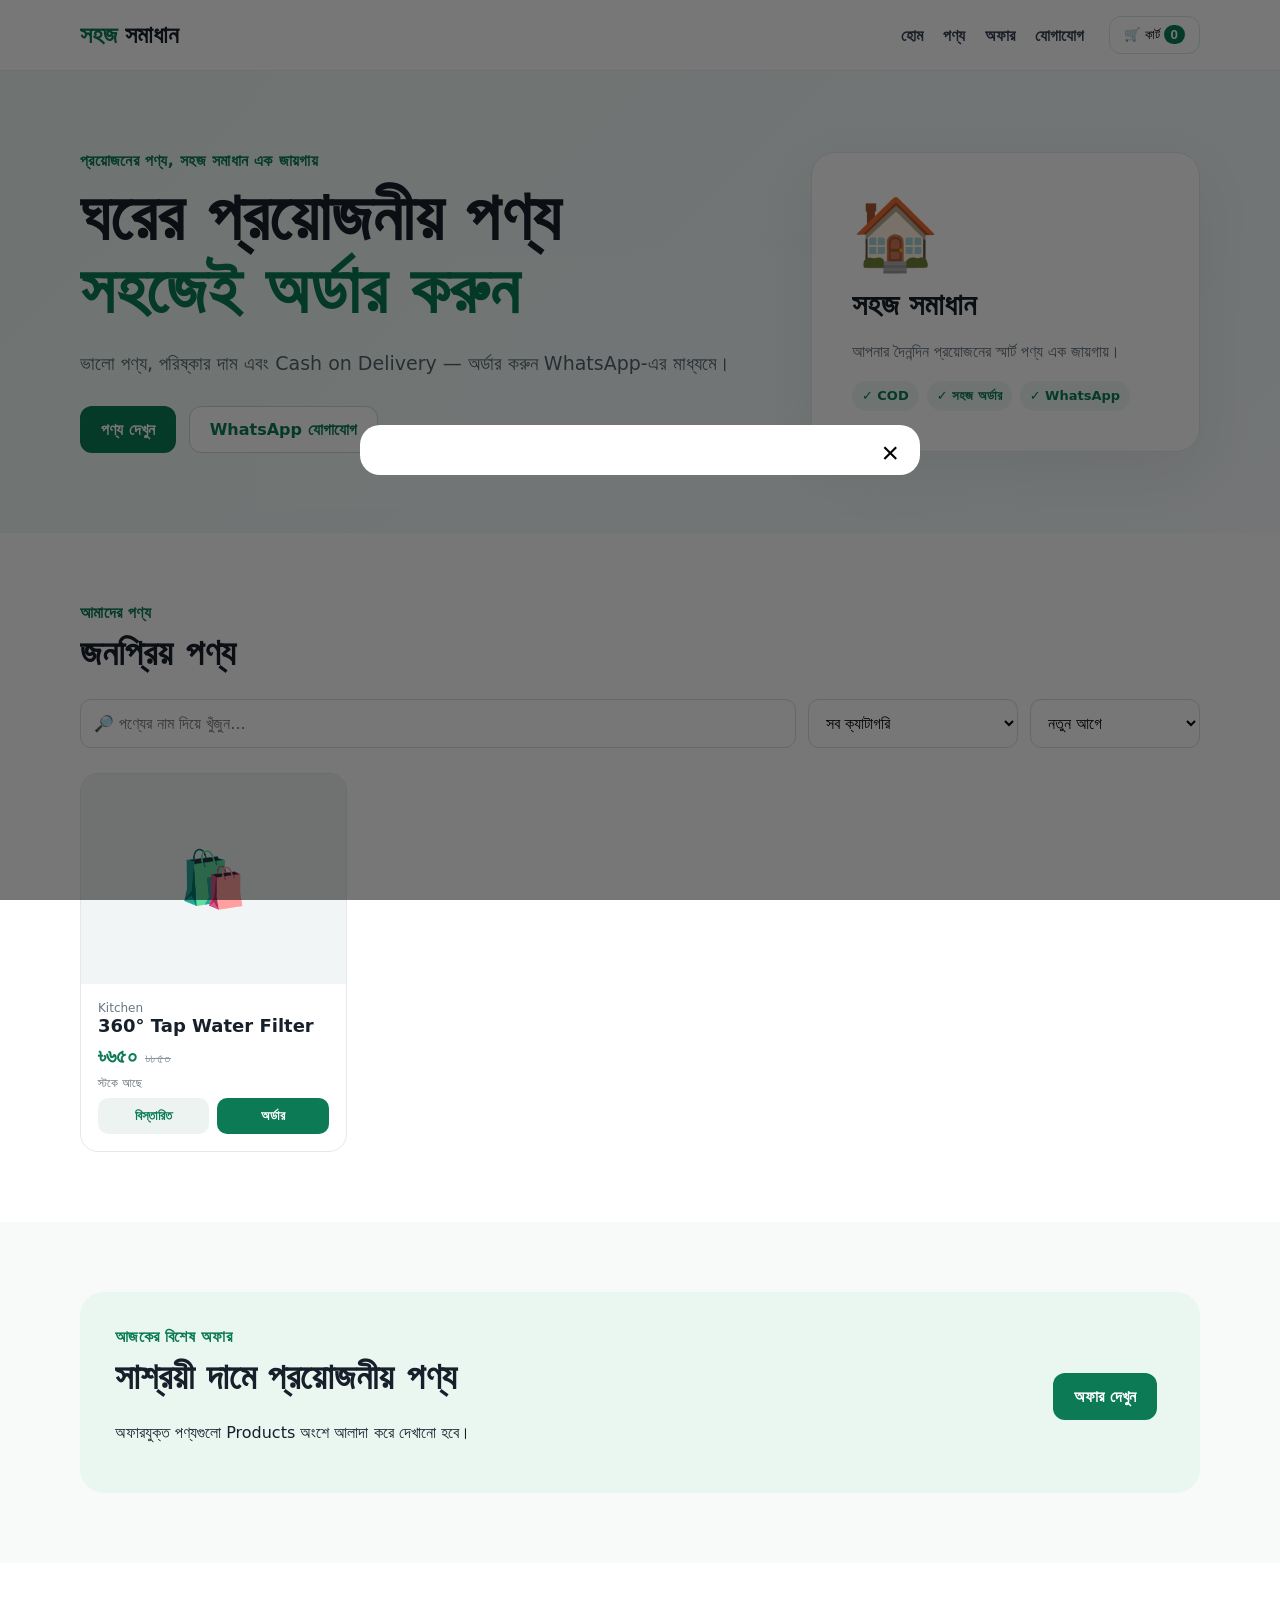
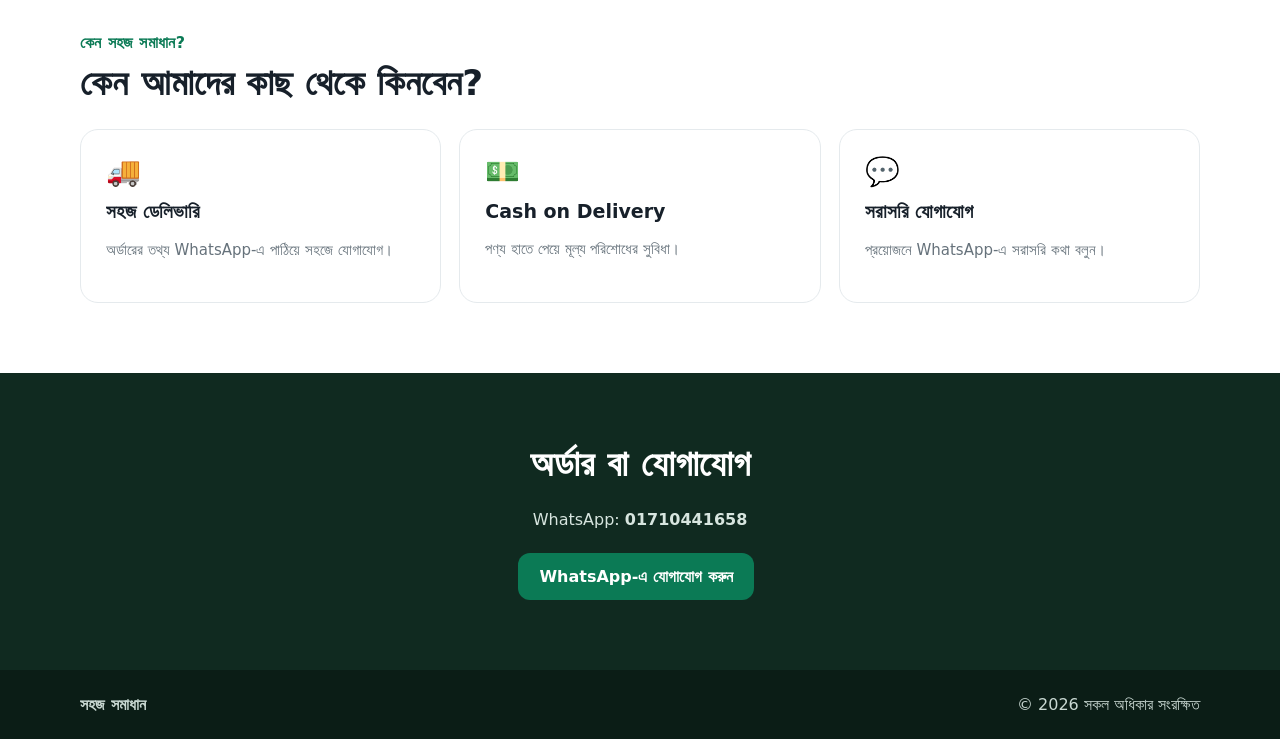
==== public/index.html @ fd77edd5 "Add files via upload" ====
<!doctype html>
<html lang="bn">
<head>
<meta charset="utf-8">
<meta name="viewport" content="width=device-width,initial-scale=1">
<meta name="description" content="সহজ সমাধান — প্রয়োজনের পণ্য, সহজ সমাধান এক জায়গায়।">
<title>সহজ সমাধান | প্রয়োজনের পণ্য, সহজ সমাধান এক জায়গায়</title>
<link rel="stylesheet" href="style.css">
</head>
<body>
<header class="top">
  <div class="wrap nav">
    <a class="brand" href="#home"><span>সহজ</span> সমাধান</a>
    <nav>
      <a href="#home">হোম</a><a href="#products">পণ্য</a><a href="#offers">অফার</a><a href="#contact">যোগাযোগ</a>
    </nav>
    <button class="cart" onclick="openCart()">🛒 কার্ট <b id="cartCount">0</b></button>
  </div>
</header>

<main id="home">
<section class="hero">
  <div class="wrap hero-grid">
    <div>
      <p class="eyebrow">প্রয়োজনের পণ্য, সহজ সমাধান এক জায়গায়</p>
      <h1>ঘরের প্রয়োজনীয় পণ্য<br><strong>সহজেই অর্ডার করুন</strong></h1>
      <p class="lead">ভালো পণ্য, পরিষ্কার দাম এবং Cash on Delivery — অর্ডার করুন WhatsApp-এর মাধ্যমে।</p>
      <a class="btn primary" href="#products">পণ্য দেখুন</a>
      <a class="btn ghost" href="https://wa.me/8801710441658" target="_blank" rel="noopener">WhatsApp যোগাযোগ</a>
    </div>
    <div class="hero-card">
      <div class="hero-icon">🏠</div>
      <h3>সহজ সমাধান</h3>
      <p>আপনার দৈনন্দিন প্রয়োজনের স্মার্ট পণ্য এক জায়গায়।</p>
      <div class="trust"><span>✓ COD</span><span>✓ সহজ অর্ডার</span><span>✓ WhatsApp</span></div>
    </div>
  </div>
</section>

<section id="products" class="section">
  <div class="wrap">
    <div class="section-head"><div><p class="eyebrow">আমাদের পণ্য</p><h2>জনপ্রিয় পণ্য</h2></div></div>
    <div class="tools">
      <input id="search" oninput="renderProducts()" placeholder="🔎 পণ্যের নাম দিয়ে খুঁজুন...">
      <select id="category" onchange="renderProducts()"><option value="">সব ক্যাটাগরি</option></select>
      <select id="sort" onchange="renderProducts()"><option value="new">নতুন আগে</option><option value="low">দাম কম আগে</option><option value="high">দাম বেশি আগে</option></select>
    </div>
    <div id="productGrid" class="grid"></div>
    <p id="empty" class="empty" hidden>কোনো পণ্য পাওয়া যায়নি।</p>
  </div>
</section>

<section id="offers" class="section soft">
  <div class="wrap"><div class="offer"><div><p class="eyebrow">আজকের বিশেষ অফার</p><h2>সাশ্রয়ী দামে প্রয়োজনীয় পণ্য</h2><p>অফারযুক্ত পণ্যগুলো Products অংশে আলাদা করে দেখানো হবে।</p></div><a class="btn primary" href="#products">অফার দেখুন</a></div></div>
</section>

<section class="section">
  <div class="wrap">
    <p class="eyebrow">কেন সহজ সমাধান?</p><h2>কেন আমাদের কাছ থেকে কিনবেন?</h2>
    <div class="features"><article>🚚<h3>সহজ ডেলিভারি</h3><p>অর্ডারের তথ্য WhatsApp-এ পাঠিয়ে সহজে যোগাযোগ।</p></article><article>💵<h3>Cash on Delivery</h3><p>পণ্য হাতে পেয়ে মূল্য পরিশোধের সুবিধা।</p></article><article>💬<h3>সরাসরি যোগাযোগ</h3><p>প্রয়োজনে WhatsApp-এ সরাসরি কথা বলুন।</p></article></div>
  </div>
</section>

<section id="contact" class="section contact"><div class="wrap"><h2>অর্ডার বা যোগাযোগ</h2><p>WhatsApp: <strong>01710441658</strong></p><a class="btn primary" target="_blank" rel="noopener" href="https://wa.me/8801710441658">WhatsApp-এ যোগাযোগ করুন</a></div></section>
</main>

<footer><div class="wrap"><b>সহজ সমাধান</b><span>© <span id="year"></span> সকল অধিকার সংরক্ষিত</span></div></footer>

<div id="modal" class="modal" hidden><div class="modal-box"><button class="x" onclick="closeModal()">×</button><div id="modalBody"></div></div></div>

<script src="app.js"></script>
</body>
</html>
---- public/style.css ----
*{box-sizing:border-box}html{scroll-behavior:smooth}body{margin:0;font-family:system-ui,-apple-system,"Noto Sans Bengali",sans-serif;color:#17202a;background:#fff}.wrap{width:min(1120px,92%);margin:auto}.top{position:sticky;top:0;z-index:10;background:#ffffffeb;backdrop-filter:blur(10px);border-bottom:1px solid #e8edf1}.nav{height:70px;display:flex;align-items:center;gap:25px}.brand{font-size:24px;font-weight:800;color:#17202a;text-decoration:none;margin-right:auto}.brand span{color:#0b7a55}.nav nav{display:flex;gap:20px}.nav nav a{color:#374151;text-decoration:none;font-weight:600}.cart{border:1px solid #dbe4e8;background:#fff;padding:10px 14px;border-radius:12px;cursor:pointer}.cart b{background:#0b7a55;color:white;border-radius:99px;padding:2px 7px}.hero{background:linear-gradient(135deg,#eefaf5,#f7fbff);padding:80px 0}.hero-grid{display:grid;grid-template-columns:1.4fr .8fr;gap:50px;align-items:center}.eyebrow{color:#0b7a55;font-weight:800;letter-spacing:.02em;margin:0 0 10px}.hero h1{font-size:clamp(40px,6vw,68px);line-height:1.08;margin:0 0 20px}.hero h1 strong{color:#0b7a55}.lead{font-size:19px;line-height:1.7;color:#56616b;max-width:650px}.btn{display:inline-block;border-radius:12px;padding:13px 20px;text-decoration:none;font-weight:800;border:1px solid transparent;margin:8px 8px 0 0;cursor:pointer}.primary{background:#0b7a55;color:#fff}.ghost{border-color:#cdd9d5;color:#0b7a55;background:#fff}.hero-card{background:#fff;border:1px solid #e3ebe7;border-radius:24px;padding:40px;box-shadow:0 20px 60px #173c2a12}.hero-icon{font-size:70px}.hero-card h3{font-size:30px;margin:12px 0}.hero-card p{color:#65727d;line-height:1.6}.trust{display:flex;gap:8px;flex-wrap:wrap}.trust span{background:#eef8f4;color:#0b7a55;border-radius:99px;padding:7px 10px;font-size:13px;font-weight:700}.section{padding:70px 0}.soft{background:#f7faf9}.section h2{font-size:36px;margin:0 0 25px}.tools{display:grid;grid-template-columns:1fr 210px 170px;gap:12px;margin-bottom:25px}.tools input,.tools select,.order-form input,.order-form textarea{width:100%;padding:13px;border:1px solid #d7e0e5;border-radius:11px;font:inherit;background:#fff}.grid{display:grid;grid-template-columns:repeat(4,1fr);gap:18px}.card{border:1px solid #e3e8eb;border-radius:18px;overflow:hidden;background:#fff;display:flex;flex-direction:column}.pic{height:210px;background:#f2f5f5;display:flex;align-items:center;justify-content:center;overflow:hidden}.pic img{width:100%;height:100%;object-fit:cover}.placeholder{font-size:55px}.card-body{padding:17px}.card h3{margin:0 0 8px;font-size:18px}.cat{font-size:12px;color:#697681}.price{font-weight:900;font-size:21px;color:#0b7a55}.old{text-decoration:line-through;color:#89949c;font-size:14px;margin-left:7px}.stock{font-size:12px;color:#5f6b74;margin:8px 0}.card-actions{display:flex;gap:8px}.smallbtn{flex:1;border:0;border-radius:10px;padding:10px;font-weight:800;cursor:pointer}.order{background:#0b7a55;color:#fff}.details{background:#edf3f1;color:#0b7a55}.offer{border-radius:24px;background:#eaf7f1;padding:35px;display:flex;align-items:center;justify-content:space-between;gap:20px}.features{display:grid;grid-template-columns:repeat(3,1fr);gap:18px}.features article{border:1px solid #e5eaed;border-radius:18px;padding:25px;font-size:28px}.features h3{font-size:19px;margin:12px 0 5px}.features p{font-size:15px;color:#66727b;line-height:1.6}.contact{text-align:center;background:#102a20;color:#fff}.contact .eyebrow{color:#8ee3bd}.contact p{color:#d7e5df}footer{padding:25px 0;background:#0b1d16;color:#c9d8d2}footer .wrap{display:flex;justify-content:space-between}.modal{position:fixed;inset:0;background:#0008;z-index:30;display:flex;align-items:center;justify-content:center;padding:15px}.modal-box{background:#fff;width:min(560px,100%);max-height:92vh;overflow:auto;border-radius:20px;padding:25px;position:relative}.x{position:absolute;right:15px;top:10px;border:0;background:none;font-size:30px;cursor:pointer}.order-form{display:grid;gap:12px}.order-form label{font-weight:700;font-size:14px}.summary{background:#f4f8f6;border-radius:12px;padding:15px;line-height:1.7}.empty{text-align:center;padding:45px;color:#68757d}@media(max-width:850px){.nav nav{display:none}.hero-grid{grid-template-columns:1fr}.grid{grid-template-columns:repeat(2,1fr)}.tools{grid-template-columns:1fr}.features{grid-template-columns:1fr}.offer{flex-direction:column;align-items:flex-start}}@media(max-width:520px){.grid{grid-template-columns:1fr}.hero{padding:55px 0}.section{padding:50px 0}.hero h1{font-size:42px}.pic{height:240px}footer .wrap{flex-direction:column;gap:8px}}
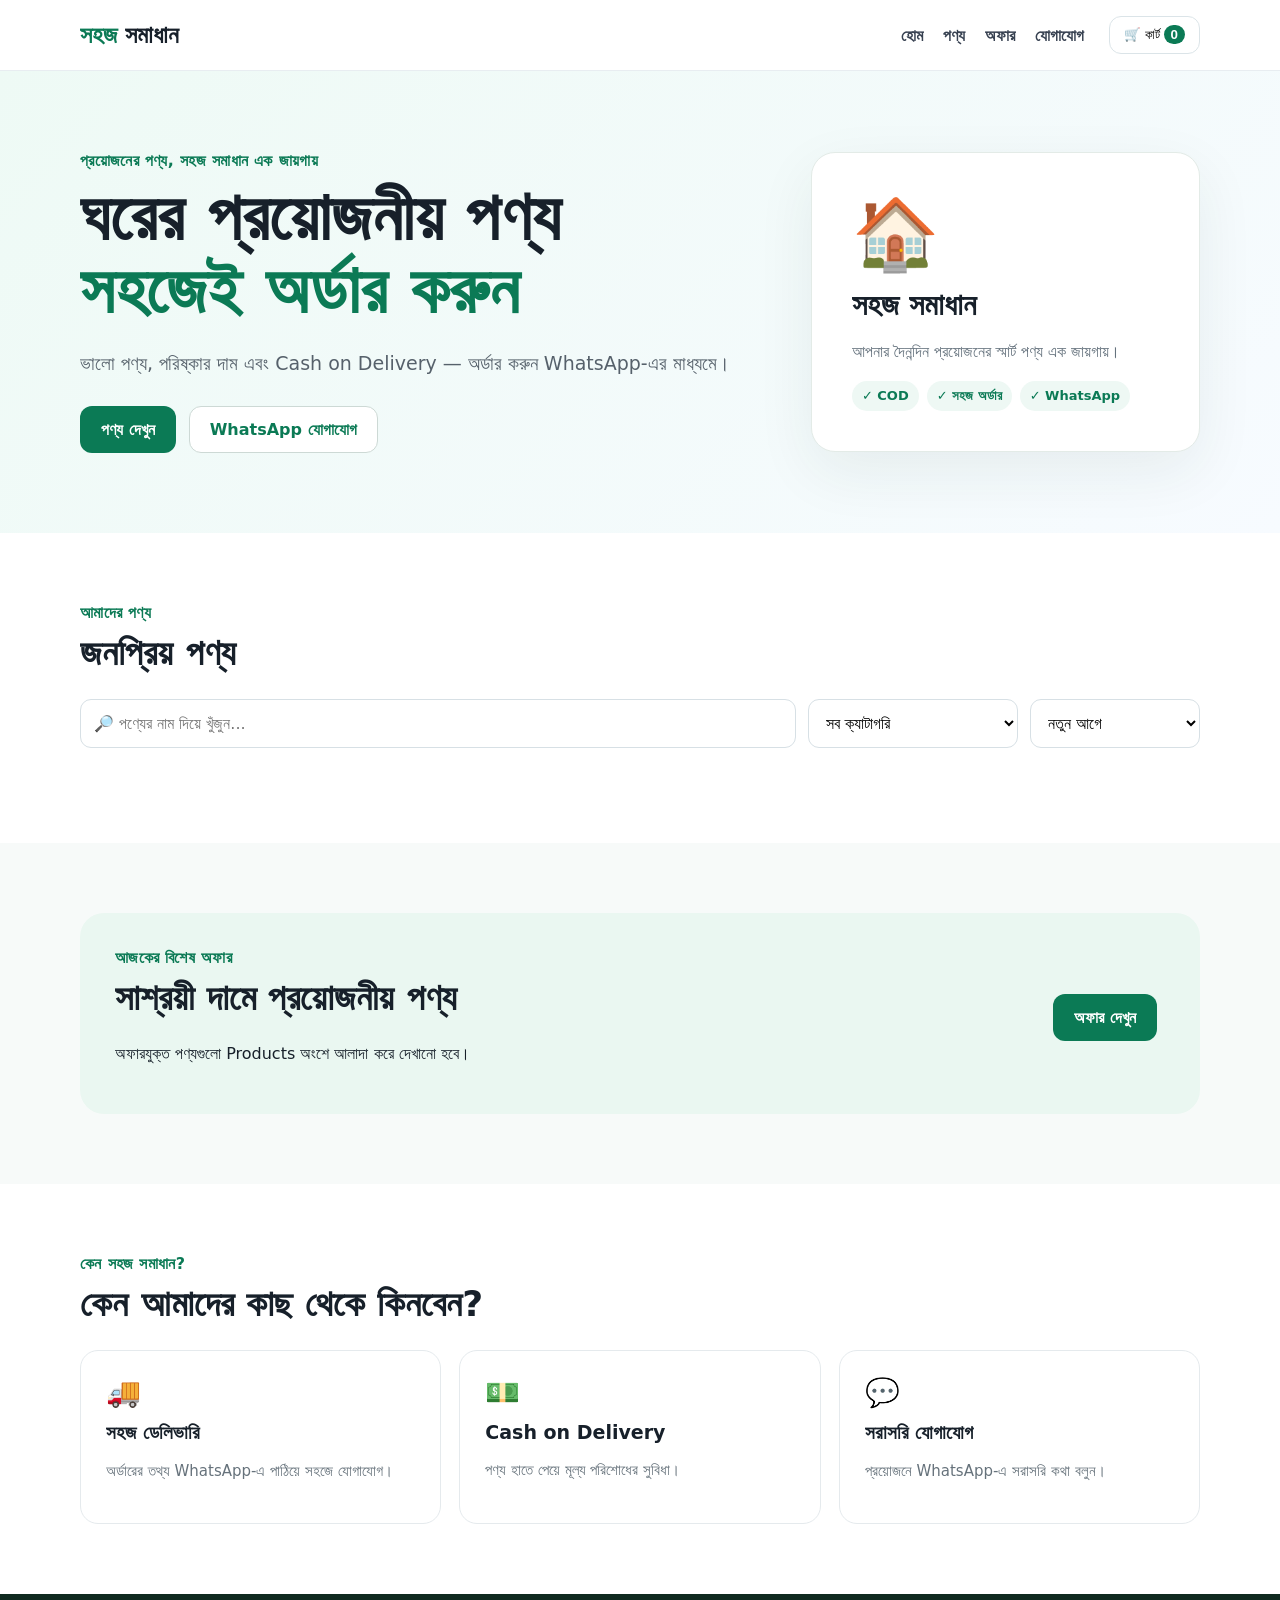
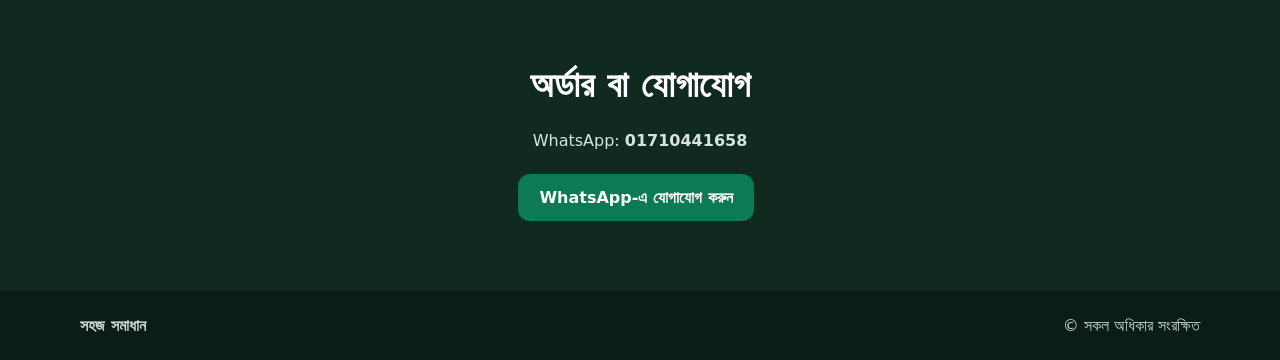
==== commit c678066d: "fix html" ====
--- a/public/index.html
+++ b/public/index.html
@@ -66,7 +66,10 @@
 
 <footer><div class="wrap"><b>সহজ সমাধান</b><span>© <span id="year"></span> সকল অধিকার সংরক্ষিত</span></div></footer>
 
-<div id="modal" class="modal" hidden><div class="modal-box"><button class="x" onclick="closeModal()">×</button><div id="modalBody"></div></div></div>
+<div id="modal" class="modal hidden" style="display: none;">
+  <div class="modal-box"><button class="x" onclick="closeModal()">×</button></div>
+  <div id="modalBody"></div>
+</div>
 
 <script src="app.js"></script>
 </body>
